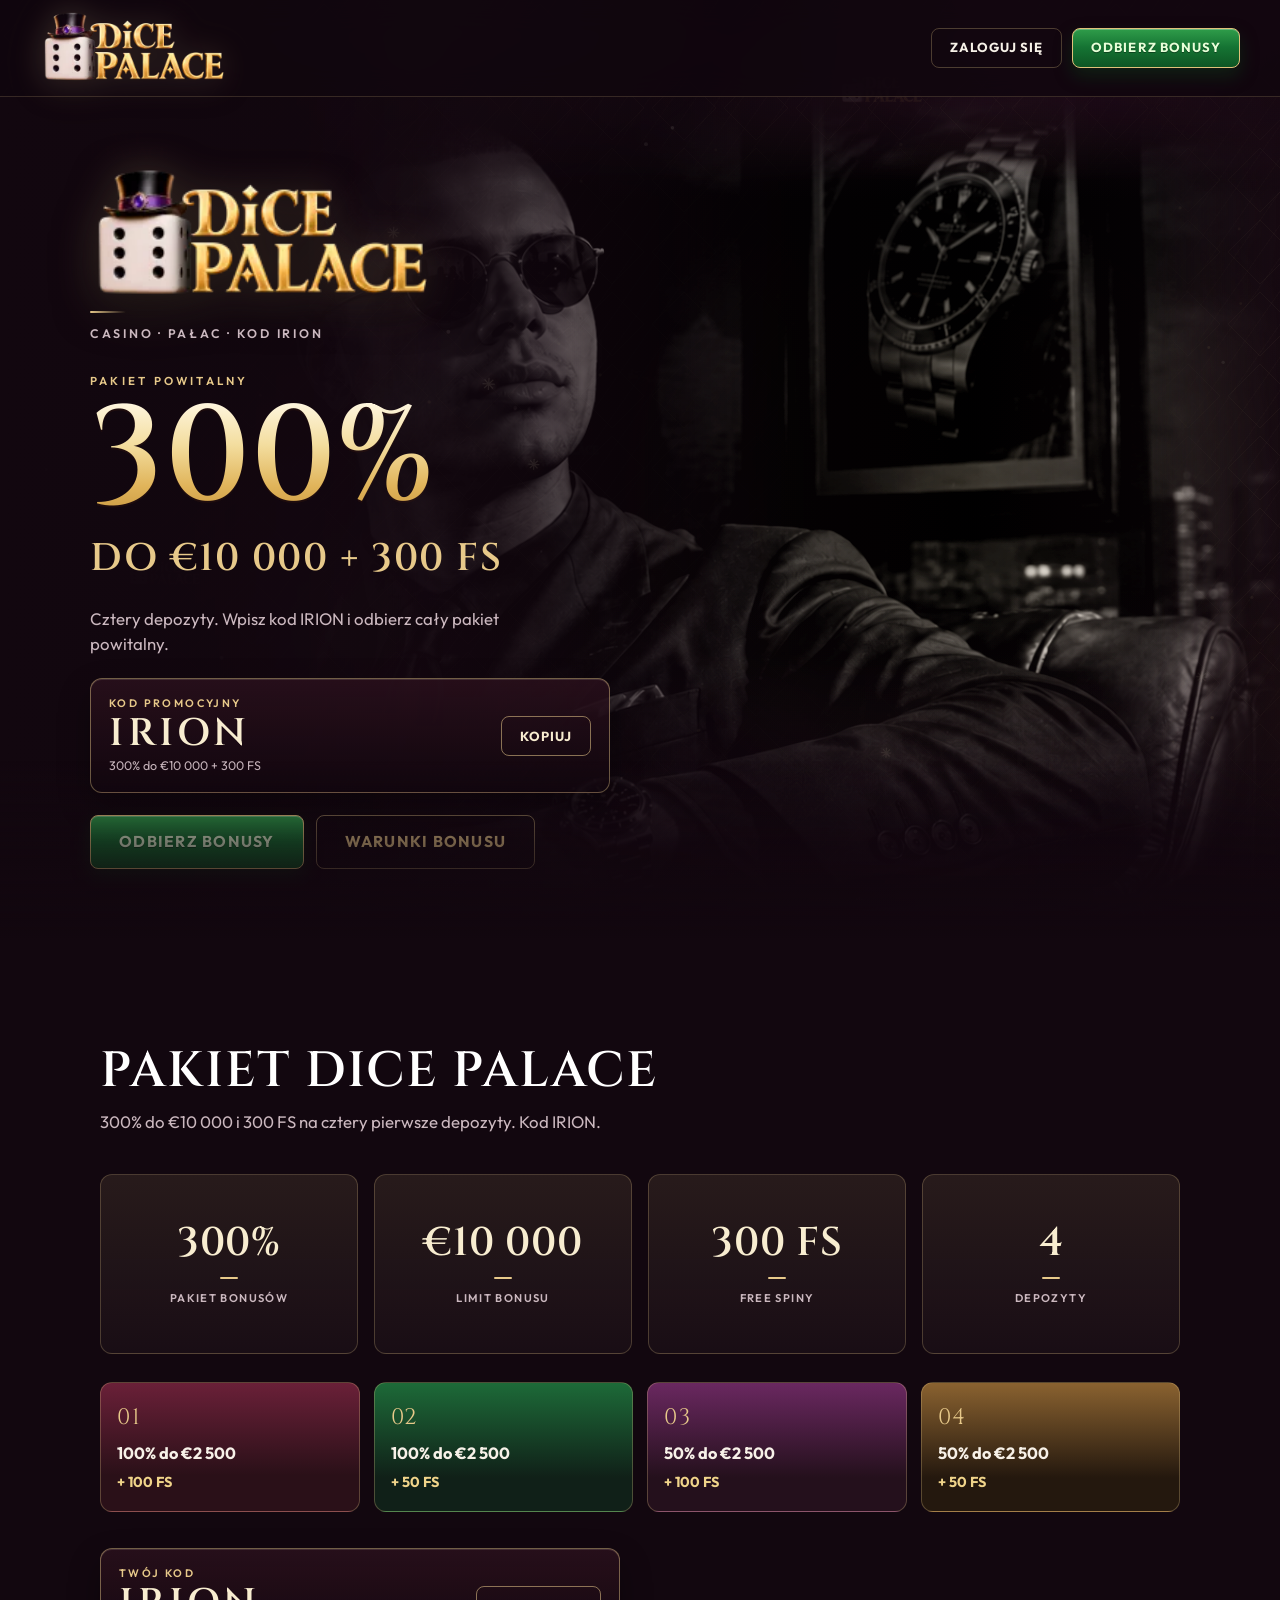
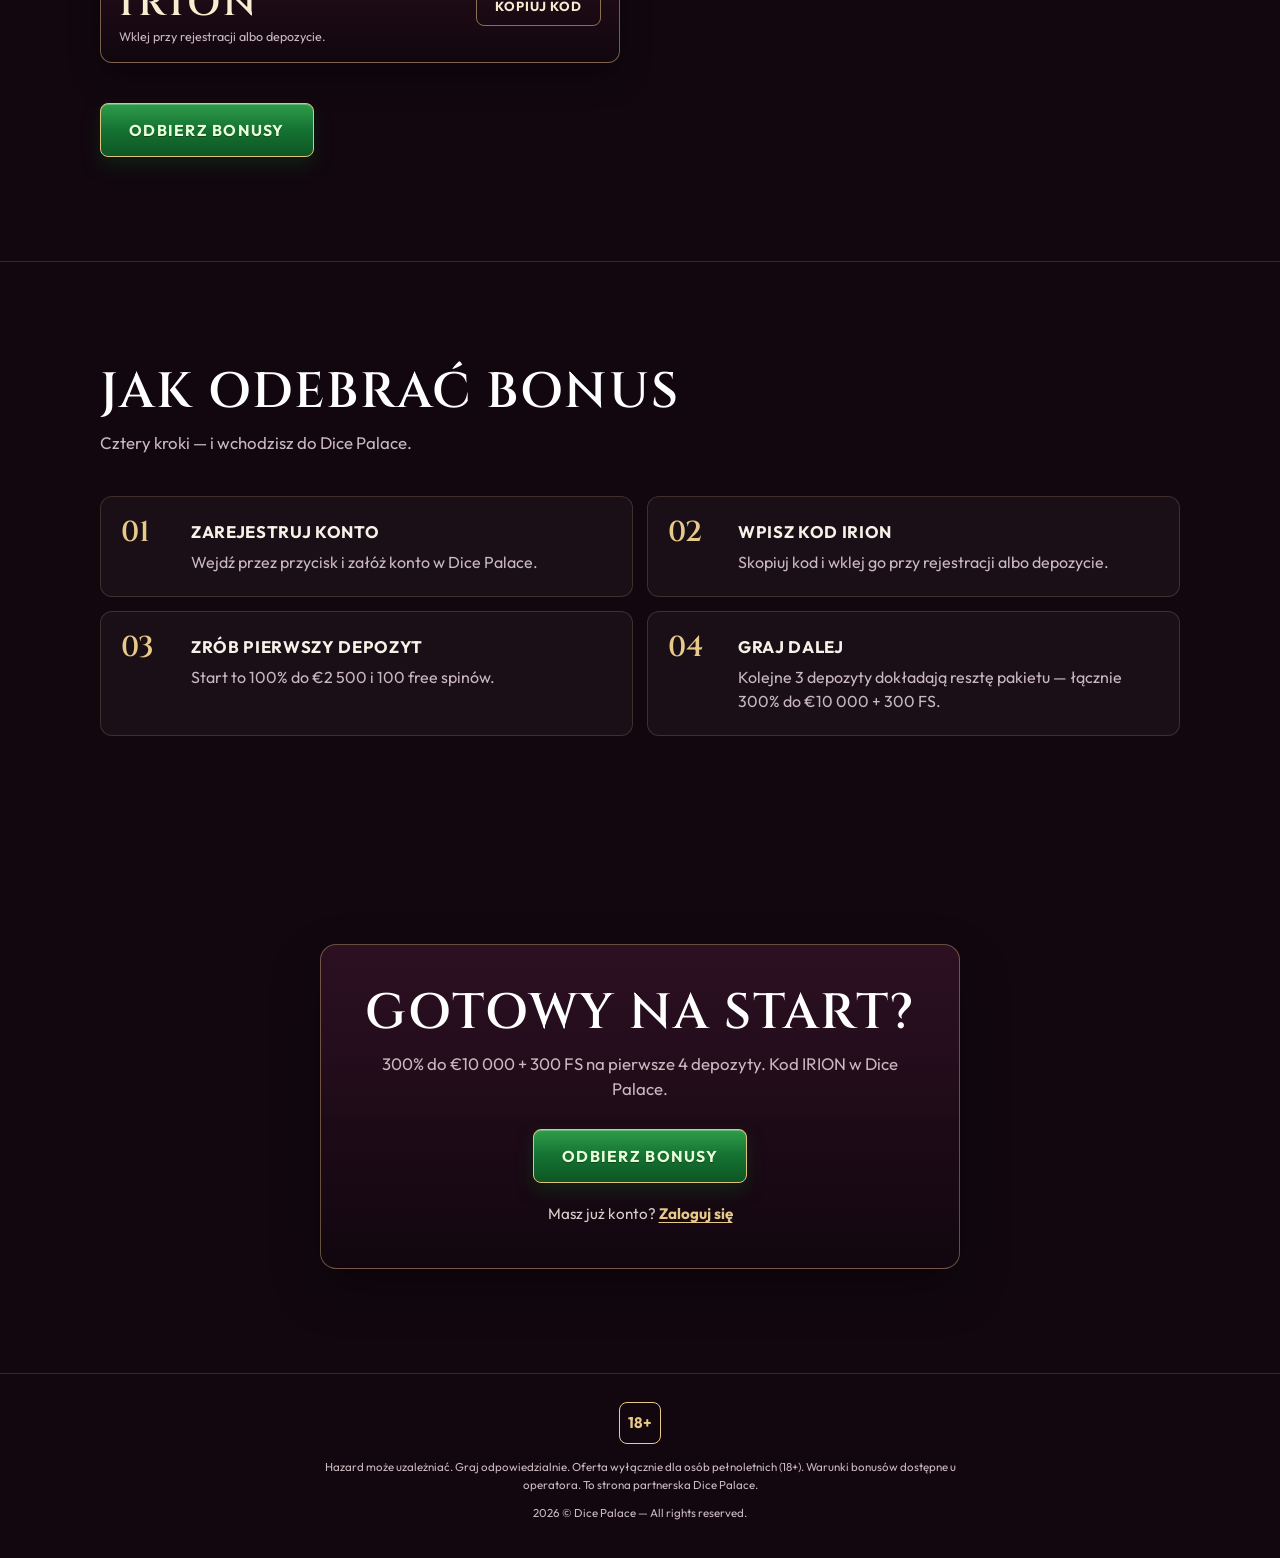
==== dicexirion-main/index.html @ 20139c44 "Add files via upload" ====
<!DOCTYPE html>
<html lang="pl">
<head>
  <meta charset="UTF-8" />
  <meta name="viewport" content="width=device-width, initial-scale=1.0" />
  <title>Dice Palace — 300% do €10 000 + 300 FS | Kod IRION</title>
  <meta name="description" content="Dice Palace: pakiet powitalny 300% do €10 000 + 300 Free Spinów na pierwsze 4 depozyty. Kod IRION." />
  <meta name="theme-color" content="#12070f" />
  <link rel="icon" href="assets/logo-animated.webp" />
  <link rel="preconnect" href="https://fonts.googleapis.com" />
  <link rel="preconnect" href="https://fonts.gstatic.com" crossorigin />
  <link href="https://fonts.googleapis.com/css2?family=Cinzel:wght@600;700;800&family=Outfit:wght@400;500;600;700;800&display=swap" rel="stylesheet" />
  <link rel="stylesheet" href="styles.css" />
</head>
<body>
  <div class="scene" aria-hidden="true">
    <div class="aurora"></div>
    <div class="frost-veil"></div>
    <canvas id="bg-anim" class="bg-anim"></canvas>
    <div class="logo-floaters">
      <img src="assets/logo-animated.webp" alt="" class="floater f1" />
      <img src="assets/logo-animated.webp" alt="" class="floater f2" />
      <img src="assets/logo-animated.webp" alt="" class="floater f3" />
      <img src="assets/logo-animated.webp" alt="" class="floater f4" />
      <img src="assets/logo-animated.webp" alt="" class="floater f5" />
      <img src="assets/logo-animated.webp" alt="" class="floater f6" />
    </div>
  </div>

  <header class="topbar">
    <a class="logo-link" href="#top" aria-label="Dice Palace — strona główna">
      <img src="assets/logo-animated.webp" alt="Dice Palace" class="logo" width="230" height="90" />
    </a>
    <nav class="topnav" aria-label="Nawigacja">
      <a class="btn btn--ghost btn--sm" href="https://dcpc.kronvax.com/?mid=393753_2265517" target="_blank" rel="noopener noreferrer">Zaloguj się</a>
      <a class="btn btn--primary btn--sm" href="https://dcpc.kronvax.com/?mid=393753_2265517" target="_blank" rel="noopener noreferrer">Odbierz bonusy</a>
    </nav>
  </header>

  <main id="top">
    <section class="hero" aria-labelledby="hero-title">
      <div class="hero-stage">
        <div class="hero-visual">
          <img
            src="assets/banner.png"
            alt="Dice Palace — banner"
            class="banner-img"
            width="1600"
            height="640"
          />
          <div class="banner-shade" aria-hidden="true"></div>
        </div>
        <div class="hero-inner">
          <div class="hero-copy">
            <img src="assets/logo-animated.webp" alt="Dice Palace" class="brand-logo" width="420" height="140" />
            <p class="brand-sub">casino · pałac · kod irion</p>
            <h1 id="hero-title" class="hero-offer">
              <span class="offer-kicker">Pakiet powitalny</span>
              <span class="offer-row">
                <span class="offer-percent">300%</span>
              </span>
              <span class="offer-plus">do €10 000 + 300 FS</span>
            </h1>
            <p class="hero-support">
              Cztery depozyty. Wpisz kod IRION i odbierz cały pakiet powitalny.
            </p>
            <div class="claim-grid">
              <div class="promo-box">
                <div class="promo-box-copy">
                  <span class="promo-box-label">Kod promocyjny</span>
                  <span class="promo-code" id="promo-code">IRION</span>
                  <span class="promo-box-hint">300% do €10 000 + 300 FS</span>
                </div>
                <button type="button" class="btn btn--ghost btn--sm promo-copy" data-copy="IRION" aria-label="Kopiuj kod IRION">
                  Kopiuj
                </button>
              </div>
            </div>
            <div class="hero-actions">
              <a class="btn btn--primary btn--lg" href="https://dcpc.kronvax.com/?mid=393753_2265517" target="_blank" rel="noopener noreferrer">
                Odbierz bonusy
              </a>
              <a class="btn btn--outline btn--lg" href="#bonus-irion">
                Warunki bonusu
              </a>
            </div>
          </div>
        </div>
      </div>
    </section>

    <section class="section offer" id="bonus-irion" aria-labelledby="offer-title">
      <div class="section-inner">
        <h2 id="offer-title">Pakiet Dice Palace</h2>
        <p class="section-lead">300% do €10 000 i 300 FS na cztery pierwsze depozyty. Kod IRION.</p>

        <ul class="perk-list">
          <li class="perk-card">
            <span class="perk-value">300%</span>
            <span class="perk-label">Pakiet bonusów</span>
          </li>
          <li class="perk-card">
            <span class="perk-value">€10 000</span>
            <span class="perk-label">Limit bonusu</span>
          </li>
          <li class="perk-card">
            <span class="perk-value">300 FS</span>
            <span class="perk-label">Free Spiny</span>
          </li>
          <li class="perk-card">
            <span class="perk-value">4</span>
            <span class="perk-label">Depozyty</span>
          </li>
        </ul>

        <div class="deposit-grid" aria-label="Rozkład pakietu powitalnego">
          <article class="deposit-card">
            <span class="deposit-n">01</span>
            <strong>100% do €2 500</strong>
            <span>+ 100 FS</span>
          </article>
          <article class="deposit-card">
            <span class="deposit-n">02</span>
            <strong>100% do €2 500</strong>
            <span>+ 50 FS</span>
          </article>
          <article class="deposit-card">
            <span class="deposit-n">03</span>
            <strong>50% do €2 500</strong>
            <span>+ 100 FS</span>
          </article>
          <article class="deposit-card">
            <span class="deposit-n">04</span>
            <strong>50% do €2 500</strong>
            <span>+ 50 FS</span>
          </article>
        </div>

        <div class="claim-grid claim-grid--wide">
          <div class="promo-box">
            <div class="promo-box-copy">
              <span class="promo-box-label">Twój kod</span>
              <span class="promo-code">IRION</span>
              <span class="promo-box-hint">Wklej przy rejestracji albo depozycie.</span>
            </div>
            <button type="button" class="btn btn--ghost btn--sm promo-copy" data-copy="IRION" aria-label="Kopiuj kod IRION">
              Kopiuj kod
            </button>
          </div>
        </div>

        <div class="section-cta">
          <a class="btn btn--primary btn--lg" href="https://dcpc.kronvax.com/?mid=393753_2265517" target="_blank" rel="noopener noreferrer">
            Odbierz bonusy
          </a>
        </div>
      </div>
    </section>

    <section class="section steps" id="jak-to-dziala" aria-labelledby="steps-title">
      <div class="section-inner">
        <h2 id="steps-title">Jak odebrać bonus</h2>
        <p class="section-lead">Cztery kroki — i wchodzisz do Dice Palace.</p>

        <ol class="step-list">
          <li>
            <span class="step-num">01</span>
            <div>
              <h3>Zarejestruj konto</h3>
              <p>Wejdź przez przycisk i załóż konto w Dice Palace.</p>
            </div>
          </li>
          <li>
            <span class="step-num">02</span>
            <div>
              <h3>Wpisz kod IRION</h3>
              <p>Skopiuj kod i wklej go przy rejestracji albo depozycie.</p>
            </div>
          </li>
          <li>
            <span class="step-num">03</span>
            <div>
              <h3>Zrób pierwszy depozyt</h3>
              <p>Start to 100% do €2 500 i 100 free spinów.</p>
            </div>
          </li>
          <li>
            <span class="step-num">04</span>
            <div>
              <h3>Graj dalej</h3>
              <p>Kolejne 3 depozyty dokładają resztę pakietu — łącznie 300% do €10 000 + 300 FS.</p>
            </div>
          </li>
        </ol>
      </div>
    </section>

    <section class="section final" aria-labelledby="final-title">
      <div class="section-inner final-inner">
        <div class="final-card">
          <h2 id="final-title">Gotowy na start?</h2>
          <p class="section-lead">
            300% do €10 000 + 300 FS na pierwsze 4 depozyty. Kod IRION w Dice Palace.
          </p>
          <a class="btn btn--primary btn--lg" href="https://dcpc.kronvax.com/?mid=393753_2265517" target="_blank" rel="noopener noreferrer">
            Odbierz bonusy
          </a>
          <p class="final-login">
            Masz już konto?
            <a href="https://dcpc.kronvax.com/?mid=393753_2265517" target="_blank" rel="noopener noreferrer">Zaloguj się</a>
          </p>
        </div>
      </div>
    </section>
  </main>

  <footer class="footer">
    <div class="age-badge" aria-label="Tylko dla osób pełnoletnich">18+</div>
    <p class="legal">
      Hazard może uzależniać. Graj odpowiedzialnie. Oferta wyłącznie dla osób pełnoletnich (18+).
      Warunki bonusów dostępne u operatora. To strona partnerska Dice Palace.
    </p>
    <p class="copy">2026 © Dice Palace — All rights reserved.</p>
  </footer>
  <script src="script.js"></script>
</body>
</html>
---- dicexirion-main/styles.css ----
:root {
  --bg: #12070f;
  --ice: #e7c98a;
  --ice-hot: #f8edd0;
  --ice-deep: #c4963c;
  --ice-dim: rgba(231, 201, 138, 0.16);
  --text: #f7f1e8;
  --muted: #cbb8bf;
  --line: rgba(231, 201, 138, 0.18);
  --font: "Outfit", sans-serif;
  --display: "Cinzel", "Times New Roman", serif;
  --max: 1080px;
}

*,
*::before,
*::after {
  box-sizing: border-box;
}

html {
  scroll-behavior: smooth;
}

body {
  margin: 0;
  font-family: var(--font);
  color: var(--text);
  background: var(--bg);
  line-height: 1.5;
}

img {
  display: block;
  max-width: 100%;
}

a {
  color: inherit;
}

/* ——— Scene ——— */
.scene {
  position: fixed;
  inset: 0;
  z-index: 0;
  pointer-events: none;
  overflow: hidden;
  background:
    #12070f
    url("data:image/svg+xml,%3Csvg xmlns='http://www.w3.org/2000/svg' width='72' height='72' viewBox='0 0 72 72'%3E%3Cpath d='M36 4 L68 36 L36 68 L4 36 Z' fill='none' stroke='%23e7c98a' stroke-opacity='0.07' stroke-width='1'/%3E%3C/svg%3E");
}

.aurora {
  position: absolute;
  inset: -30%;
  background:
    radial-gradient(ellipse 42% 34% at 78% 12%, rgba(141, 49, 104, 0.42), transparent 58%),
    radial-gradient(ellipse 36% 30% at 12% 78%, rgba(90, 18, 48, 0.38), transparent 55%),
    radial-gradient(ellipse 28% 26% at 88% 72%, rgba(196, 150, 60, 0.18), transparent 60%),
    radial-gradient(ellipse 22% 20% at 40% 18%, rgba(231, 201, 138, 0.1), transparent 70%);
  filter: blur(8px);
  animation: auroraShift 16s ease-in-out infinite alternate;
}

.frost-veil {
  position: absolute;
  inset: 0;
  background:
    linear-gradient(180deg, rgba(18, 7, 15, 0.18), transparent 28%, transparent 72%, rgba(18, 7, 15, 0.62)),
    repeating-linear-gradient(
      125deg,
      transparent 0 18px,
      rgba(231, 201, 138, 0.03) 18px 19px
    );
}

.logo-floaters {
  position: absolute;
  inset: 0;
}

.floater {
  position: absolute;
  width: auto;
  mix-blend-mode: screen;
  opacity: 0.16;
  pointer-events: none;
  will-change: transform;
}

.f1 {
  top: 14%;
  left: 6%;
  height: 36px;
  animation: logoDrift 18s ease-in-out infinite;
}

.f2 {
  top: 28%;
  right: 8%;
  height: 52px;
  opacity: 0.08;
  animation: logoDrift 22s ease-in-out infinite reverse;
}

.f3 {
  top: 62%;
  left: 10%;
  height: 28px;
  animation: logoDrift 16s ease-in-out infinite 2s;
}

.f4 {
  bottom: 14%;
  right: 12%;
  height: 44px;
  opacity: 0.07;
  animation: logoDrift 20s ease-in-out infinite reverse 1s;
}

.f5 {
  top: 48%;
  left: 42%;
  height: 24px;
  opacity: 0.05;
  animation: logoDrift 24s ease-in-out infinite 3s;
}

.f6 {
  top: 8%;
  right: 28%;
  height: 32px;
  animation: logoDrift 19s ease-in-out infinite reverse 1.4s;
}

.topbar,
main,
.footer {
  position: relative;
  z-index: 1;
}

/* ——— Buttons ——— */
.btn {
  display: inline-flex;
  align-items: center;
  justify-content: center;
  border: 1px solid transparent;
  border-radius: 8px;
  font-family: var(--font);
  font-weight: 700;
  letter-spacing: 0.08em;
  text-transform: uppercase;
  text-decoration: none;
  cursor: pointer;
  transition:
    transform 0.2s ease,
    background 0.2s ease,
    border-color 0.2s ease,
    color 0.2s ease,
    box-shadow 0.25s ease,
    filter 0.2s ease;
}

.btn:active {
  transform: translateY(1px) scale(0.99);
}

.btn--sm {
  min-height: 40px;
  padding: 0 18px;
  font-size: 0.82rem;
}

.btn--lg {
  min-height: 54px;
  padding: 0 28px;
  font-size: 0.98rem;
}

.btn--primary {
  background: linear-gradient(180deg, #2f9d4a 0%, #157333 48%, #0e5624 100%);
  color: #e7ffd8;
  border-color: #e0c27a;
  text-shadow: 0 1px 0 rgba(0, 0, 0, 0.35);
  box-shadow:
    0 8px 18px rgba(12, 70, 28, 0.4),
    inset 0 1px 0 rgba(255, 255, 255, 0.28);
}

.btn--primary:hover {
  background: linear-gradient(180deg, #3cb85c 0%, #188438 48%, #116628 100%);
  transform: translateY(-2px);
  box-shadow:
    0 12px 24px rgba(20, 110, 40, 0.45),
    inset 0 1px 0 rgba(255, 255, 255, 0.34);
}

.btn--outline {
  background: transparent;
  border-color: rgba(231, 201, 138, 0.5);
  color: var(--ice);
}

.btn--outline:hover {
  border-color: var(--ice);
  color: var(--ice-hot);
  transform: translateY(-2px);
}

.btn--ghost {
  background: transparent;
  color: var(--text);
  border-color: rgba(231, 201, 138, 0.28);
}

.btn--ghost:hover {
  background: var(--ice-dim);
  transform: translateY(-1px);
}

/* ——— Header ——— */
.topbar {
  position: sticky;
  top: 0;
  z-index: 40;
  display: flex;
  align-items: center;
  justify-content: space-between;
  gap: 16px;
  min-height: 88px;
  padding: 12px clamp(16px, 4vw, 40px);
  background: rgba(16, 6, 14, 0.9);
  border-bottom: 1px solid var(--line);
  backdrop-filter: blur(16px);
  -webkit-backdrop-filter: blur(16px);
}

.logo-link {
  display: flex;
  align-items: center;
  flex-shrink: 0;
}

.logo {
  height: 72px;
  width: auto;
  mix-blend-mode: screen;
  filter: drop-shadow(0 6px 16px rgba(0, 0, 0, 0.45)) drop-shadow(0 0 14px rgba(231, 201, 138, 0.22));
}

.topnav {
  display: flex;
  align-items: center;
  gap: 10px;
}

/* ——— Hero ——— */
.hero {
  min-height: calc(100vh - 88px);
}

.hero-stage {
  position: relative;
  min-height: calc(100vh - 88px);
  display: flex;
  align-items: center;
  overflow: hidden;
}

.hero-stage::after {
  content: "";
  position: absolute;
  left: 0;
  right: 0;
  bottom: 0;
  height: 180px;
  background: linear-gradient(180deg, transparent 0%, rgba(18, 7, 15, 0.55) 46%, #12070f 100%);
  z-index: 2;
  pointer-events: none;
}

.hero-visual {
  position: absolute;
  inset: 0;
}

.hero-visual::after {
  content: "";
  position: absolute;
  inset: 0;
  background: radial-gradient(ellipse 42% 62% at 76% 46%, rgba(231, 201, 138, 0.2), transparent 68%);
  mix-blend-mode: soft-light;
  pointer-events: none;
}

.banner-img {
  width: 100%;
  height: 100%;
  object-fit: cover;
  object-position: 78% 34%;
  filter: saturate(0.72) contrast(1.04) sepia(0.16);
  -webkit-mask-image:
    linear-gradient(90deg, transparent 0%, rgba(0, 0, 0, 0.2) 26%, rgba(0, 0, 0, 0.75) 46%, #000 64%, #000 90%, transparent 100%),
    linear-gradient(180deg, transparent 0%, #000 10%, #000 66%, transparent 100%);
  -webkit-mask-composite: source-in;
  mask-image:
    linear-gradient(90deg, transparent 0%, rgba(0, 0, 0, 0.2) 26%, rgba(0, 0, 0, 0.75) 46%, #000 64%, #000 90%, transparent 100%),
    linear-gradient(180deg, transparent 0%, #000 10%, #000 66%, transparent 100%);
  mask-composite: intersect;
}

.banner-shade {
  position: absolute;
  inset: 0;
  background:
    linear-gradient(
      90deg,
      #12070f 0%,
      rgba(18, 7, 15, 0.94) 24%,
      rgba(18, 7, 15, 0.62) 42%,
      rgba(18, 7, 15, 0.22) 58%,
      rgba(18, 7, 15, 0.04) 76%,
      rgba(18, 7, 15, 0.38) 100%
    ),
    linear-gradient(180deg, rgba(18, 7, 15, 0.5) 0%, transparent 12%, transparent 58%, rgba(18, 7, 15, 0.5) 84%, #12070f 100%);
  pointer-events: none;
}

.hero-inner {
  position: relative;
  z-index: 1;
  width: min(100%, 1180px);
  margin: 0 auto;
  padding: clamp(48px, 8vh, 88px) clamp(16px, 4vw, 40px);
}

.hero-copy {
  max-width: 560px;
}

.hero-copy > * {
  animation: riseIn 0.8s cubic-bezier(0.22, 1, 0.36, 1) both;
}

.hero-copy > :nth-child(1) { animation-delay: 0.05s; }
.hero-copy > :nth-child(2) { animation-delay: 0.12s; }
.hero-copy > :nth-child(3) { animation-delay: 0.18s; }
.hero-copy > :nth-child(4) { animation-delay: 0.26s; }
.hero-copy > :nth-child(5) { animation-delay: 0.34s; }
.hero-copy > :nth-child(6) { animation-delay: 0.42s; }
.hero-copy > :nth-child(7) { animation-delay: 0.5s; }

.brand-logo {
  display: block;
  height: clamp(88px, 16vw, 132px);
  width: auto;
  margin: 0 0 6px;
  mix-blend-mode: screen;
  filter: drop-shadow(0 12px 22px rgba(0, 0, 0, 0.5)) drop-shadow(0 0 18px rgba(231, 201, 138, 0.22));
}

.brand-sub {
  margin: 10px 0 0;
  font-size: 0.78rem;
  font-weight: 600;
  letter-spacing: 0.22em;
  text-transform: uppercase;
  color: var(--muted);
}

.brand-sub::before {
  content: "";
  display: block;
  width: 36px;
  height: 2px;
  margin-bottom: 12px;
  background: linear-gradient(90deg, var(--ice), transparent);
  border-radius: 2px;
}

.hero-offer {
  margin: 28px 0 0;
  display: flex;
  flex-direction: column;
  gap: 10px;
}

.offer-kicker {
  font-size: 0.72rem;
  font-weight: 600;
  letter-spacing: 0.28em;
  text-transform: uppercase;
  color: var(--ice);
}

.offer-row {
  display: flex;
  align-items: baseline;
  flex-wrap: wrap;
  gap: 0.18em 0.28em;
  line-height: 0.9;
}

.offer-percent {
  font-family: var(--display);
  font-size: clamp(5rem, 16vw, 8.4rem);
  font-weight: 600;
  letter-spacing: 0.01em;
  background: linear-gradient(
    180deg,
    #fff8e4 0%,
    #f3dd9e 38%,
    #e0b45a 72%,
    #c8963e 100%
  );
  background-size: 220% auto;
  -webkit-background-clip: text;
  background-clip: text;
  color: transparent;
  animation: titleShine 7s ease-in-out infinite;
  filter: drop-shadow(0 2px 0 rgba(70, 32, 10, 0.25));
}

.offer-plus {
  font-family: var(--display);
  font-size: clamp(1.6rem, 3.6vw, 2.4rem);
  font-weight: 600;
  letter-spacing: 0.04em;
  text-transform: uppercase;
  color: var(--ice);
}

.hero-support {
  margin: 18px 0 0;
  max-width: 28rem;
  font-size: 1.05rem;
  color: var(--muted);
}

.hero-actions {
  display: flex;
  flex-wrap: wrap;
  gap: 12px;
  margin-top: 22px;
}

.claim-grid {
  display: grid;
  grid-template-columns: 1fr;
  gap: 12px;
  margin-top: 22px;
  max-width: 520px;
}

.claim-grid--wide {
  max-width: 520px;
  margin-top: 36px;
}

.promo-box {
  display: flex;
  align-items: center;
  justify-content: space-between;
  gap: 14px;
  min-width: 0;
  padding: 16px 18px;
  background: linear-gradient(180deg, rgba(42, 16, 28, 0.86), rgba(18, 7, 15, 0.72));
  border: 1px solid rgba(231, 201, 138, 0.45);
  border-radius: 12px;
  box-shadow: inset 0 1px 0 rgba(248, 237, 208, 0.14), 0 14px 32px rgba(0, 0, 0, 0.32);
  backdrop-filter: blur(10px);
  -webkit-backdrop-filter: blur(10px);
}

.promo-box-copy {
  display: flex;
  flex-direction: column;
  gap: 2px;
  min-width: 0;
}

.promo-box-label {
  font-size: 0.68rem;
  font-weight: 600;
  letter-spacing: 0.22em;
  text-transform: uppercase;
  color: var(--ice);
}

.promo-code {
  font-family: var(--display);
  font-size: clamp(1.8rem, 4vw, 2.4rem);
  font-weight: 600;
  letter-spacing: 0.12em;
  line-height: 1.1;
  color: var(--ice-hot);
}

.promo-box-hint {
  font-size: 0.78rem;
  color: var(--muted);
}

.promo-copy {
  flex-shrink: 0;
  border-color: rgba(231, 201, 138, 0.55);
  color: var(--ice-hot);
}

.promo-copy.is-copied {
  border-color: var(--ice);
  background: var(--ice-dim);
  color: var(--ice-hot);
}


/* ——— Sections ——— */
.section {
  padding: clamp(72px, 10vw, 104px) clamp(16px, 4vw, 40px);
}

.section-inner {
  width: min(100%, var(--max));
  margin: 0 auto;
}

.section h2 {
  margin: 0;
  font-family: var(--display);
  font-size: clamp(2.2rem, 5vw, 3.1rem);
  font-weight: 600;
  letter-spacing: 0.04em;
  line-height: 1.05;
  color: #fff;
  text-transform: uppercase;
}

.section-lead {
  margin: 12px 0 0;
  max-width: 34rem;
  color: var(--muted);
  font-size: 1.05rem;
}

.offer {
  border-bottom: 1px solid var(--line);
}

.perk-list {
  list-style: none;
  margin: 40px 0 0;
  padding: 0;
  display: grid;
  grid-template-columns: repeat(4, 1fr);
  gap: 16px;
}

.perk-card {
  display: flex;
  flex-direction: column;
  align-items: center;
  justify-content: center;
  text-align: center;
  min-height: 180px;
  padding: 24px 16px;
  background: linear-gradient(180deg, rgba(231, 201, 138, 0.1), rgba(255, 236, 214, 0.03));
  border: 1px solid rgba(231, 201, 138, 0.24);
  border-radius: 12px;
}

.perk-card:hover {
  border-color: rgba(231, 201, 138, 0.7);
  box-shadow: 0 0 0 1px rgba(231, 201, 138, 0.12), 0 12px 28px rgba(0, 0, 0, 0.28);
}

.perk-value {
  display: block;
  font-family: var(--display);
  font-size: clamp(1.8rem, 3.4vw, 2.5rem);
  font-weight: 600;
  letter-spacing: 0.02em;
  line-height: 1;
  color: var(--ice-hot);
}

.perk-unit {
  font-size: 0.48em;
  font-weight: 700;
  letter-spacing: 0.08em;
  color: var(--muted);
  vertical-align: 0.18em;
}

.perk-value::after {
  content: "";
  display: block;
  width: 18px;
  height: 2px;
  margin: 14px auto 0;
  background: var(--ice);
  border-radius: 1px;
}

.perk-label {
  display: block;
  margin-top: 12px;
  max-width: 12em;
  font-size: 0.7rem;
  font-weight: 600;
  letter-spacing: 0.12em;
  text-transform: uppercase;
  line-height: 1.4;
  color: var(--muted);
}

.deposit-grid {
  display: grid;
  grid-template-columns: repeat(4, 1fr);
  gap: 14px;
  margin-top: 28px;
}

.deposit-card {
  display: flex;
  flex-direction: column;
  gap: 6px;
  padding: 18px 16px;
  border: 1px solid var(--line);
  border-radius: 12px;
  background: rgba(231, 201, 138, 0.05);
  border-color: rgba(231, 201, 138, 0.28);
}

.deposit-card:nth-child(1) {
  background: linear-gradient(180deg, #6a2038 0%, #2a1018 72%);
}

.deposit-card:nth-child(2) {
  background: linear-gradient(180deg, #1d6a38 0%, #102018 74%);
}

.deposit-card:nth-child(3) {
  background: linear-gradient(180deg, #6a2860 0%, #24101c 74%);
}

.deposit-card:nth-child(4) {
  background: linear-gradient(180deg, #8a6230 0%, #24180e 74%);
}

.deposit-n {
  font-family: var(--display);
  font-size: 1.4rem;
  letter-spacing: 0.08em;
  color: var(--ice);
}

.deposit-card strong {
  font-size: 1.02rem;
}

.deposit-card span:last-child {
  color: #f0d48a;
  font-size: 0.9rem;
  font-weight: 700;
}

.section-cta {
  margin-top: 40px;
}

.step-list {
  list-style: none;
  margin: 40px 0 0;
  padding: 0;
  display: grid;
  grid-template-columns: repeat(2, 1fr);
  gap: 14px;
}

.step-list li {
  display: grid;
  grid-template-columns: 56px 1fr;
  gap: 14px;
  align-items: start;
  padding: 22px 20px;
  background: rgba(255, 236, 214, 0.035);
  border: 1px solid var(--line);
  border-radius: 12px;
}

.step-num {
  font-family: var(--display);
  font-size: 1.8rem;
  font-weight: 600;
  color: var(--ice);
  line-height: 1;
}

.step-list h3 {
  margin: 0 0 6px;
  font-size: 1.05rem;
  font-weight: 700;
  letter-spacing: 0.04em;
  text-transform: uppercase;
}

.step-list p {
  margin: 0;
  color: var(--muted);
}

.final {
  text-align: center;
}

.final-inner {
  display: flex;
  flex-direction: column;
  align-items: center;
}

.final-card {
  width: min(100%, 640px);
  padding: 42px 28px;
  border: 1px solid rgba(231, 201, 138, 0.38);
  border-radius: 16px;
  background: linear-gradient(180deg, rgba(141, 49, 104, 0.22), rgba(18, 7, 15, 0.35));
  box-shadow: 0 20px 50px rgba(0, 0, 0, 0.28);
}

.final .section-lead {
  margin: 12px auto 28px;
}

.final-login {
  margin: 20px 0 0;
  font-size: 0.95rem;
  color: rgba(247, 241, 232, 0.86);
}

.final-login a {
  font-weight: 700;
  text-decoration: underline;
  text-underline-offset: 3px;
  color: var(--ice);
}

.final-login a:hover {
  color: var(--ice-hot);
}

.footer {
  padding: 28px 20px 36px;
  text-align: center;
  border-top: 1px solid var(--line);
}

.age-badge {
  display: inline-grid;
  place-items: center;
  width: 42px;
  height: 42px;
  margin: 0 auto 14px;
  border: 1.5px solid var(--ice);
  border-radius: 8px;
  font-size: 0.95rem;
  font-weight: 700;
  color: var(--ice);
}

.legal,
.copy {
  margin: 0 auto;
  max-width: 640px;
  color: var(--muted);
  font-size: 0.72rem;
  line-height: 1.55;
}

.legal {
  margin-bottom: 10px;
}

@keyframes auroraShift {
  from { transform: translate3d(0, 0, 0) scale(1) rotate(0deg); }
  to { transform: translate3d(-4%, 5%, 0) scale(1.08) rotate(4deg); }
}

@keyframes titleShine {
  0%, 100% { background-position: 0% center; }
  50% { background-position: 100% center; }
}

@keyframes riseIn {
  from {
    opacity: 0;
    transform: translateY(22px);
  }
  to {
    opacity: 1;
    transform: translateY(0);
  }
}

@keyframes logoDrift {
  0%, 100% { transform: translate3d(0, 0, 0) rotate(-6deg); }
  50% { transform: translate3d(18px, -22px, 0) rotate(8deg); }
}

@media (max-width: 800px) {
  .hero,
  .hero-stage {
    min-height: auto;
  }

  .hero-stage {
    display: block;
  }

  .hero-stage::after {
    height: 120px;
  }

  .hero-visual {
    position: relative;
    height: min(92vw, 520px);
    margin-bottom: -28vw;
  }

  .banner-img {
    object-position: 64% 22%;
    -webkit-mask-image: linear-gradient(180deg, transparent 0%, #000 8%, #000 36%, transparent 100%);
    mask-image: linear-gradient(180deg, transparent 0%, #000 8%, #000 36%, transparent 100%);
    -webkit-mask-composite: source-over;
    mask-composite: add;
  }

  .banner-shade {
    background: linear-gradient(
      180deg,
      rgba(18, 7, 15, 0.55) 0%,
      rgba(18, 7, 15, 0.05) 18%,
      transparent 36%,
      rgba(18, 7, 15, 0.45) 68%,
      #12070f 100%
    );
  }

  .hero-inner {
    padding-top: 8px;
  }

  .hero-copy,
  .claim-grid,
  .claim-grid--wide {
    max-width: none;
  }

  .claim-grid,
  .claim-grid--wide {
    grid-template-columns: 1fr;
  }

  .perk-list,
  .deposit-grid {
    grid-template-columns: repeat(2, 1fr);
    gap: 12px;
  }

  .step-list {
    grid-template-columns: 1fr;
  }
}

@media (max-width: 560px) {
  .topnav .btn--ghost {
    display: none;
  }

  .logo {
    height: 56px;
  }

  .topbar {
    min-height: 76px;
  }

  .brand-logo {
    height: 84px;
  }

  .hero {
    min-height: auto;
  }

  .hero-inner {
    padding: 4px clamp(16px, 4vw, 40px) 48px;
  }

  .hero-actions {
    flex-direction: column;
    align-items: stretch;
  }

  .promo-box {
    flex-direction: column;
    align-items: stretch;
  }

  .promo-copy {
    width: 100%;
  }

  .hero-actions .btn,
  .section-cta .btn,
  .final .btn {
    width: 100%;
  }

  .perk-card {
    padding: 18px 10px;
    min-height: 150px;
  }

  .perk-value {
    font-size: clamp(1.2rem, 5.4vw, 1.55rem);
  }

  .perk-label {
    font-size: 0.62rem;
    letter-spacing: 0.08em;
  }

  .step-list li {
    grid-template-columns: 44px 1fr;
    padding: 18px 14px;
  }

  .final-card {
    padding: 32px 18px;
  }
}

@media (prefers-reduced-motion: reduce) {
  *,
  *::before,
  *::after {
    animation: none !important;
    transition: none !important;
  }
}
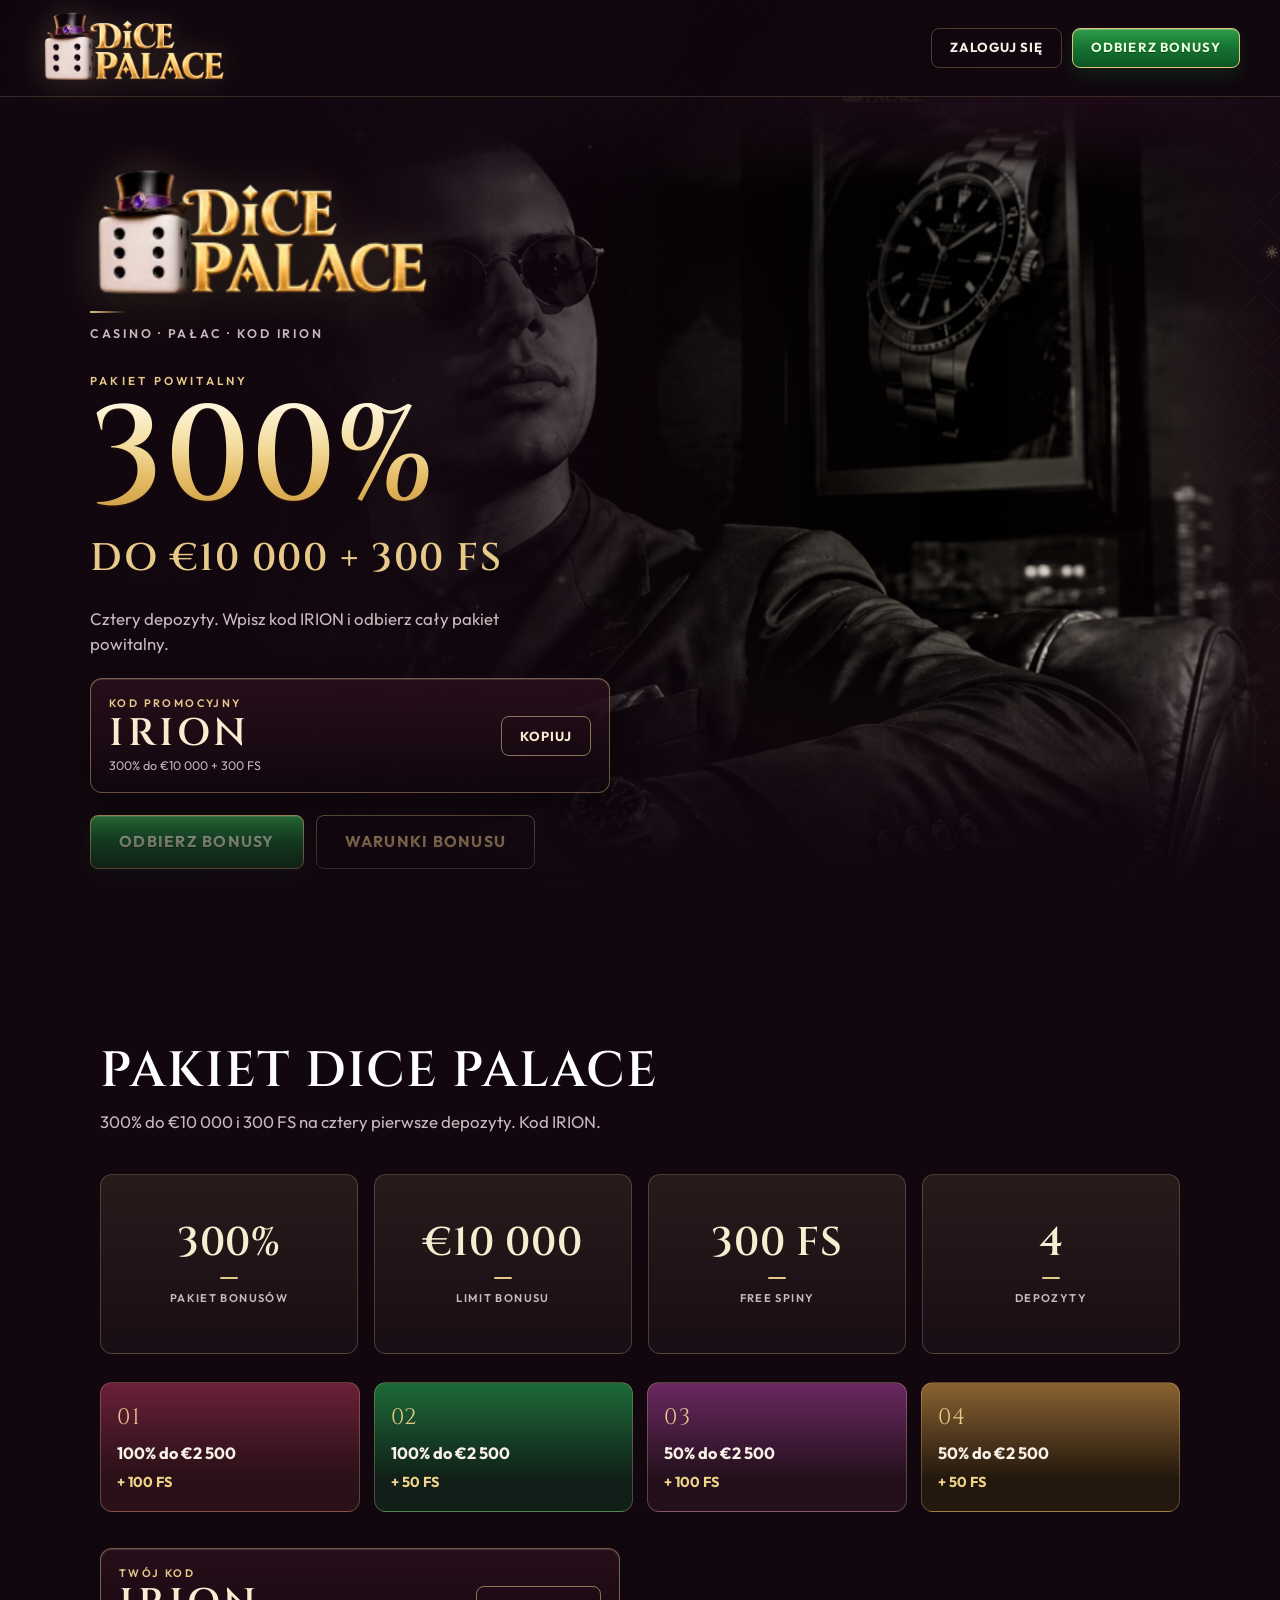
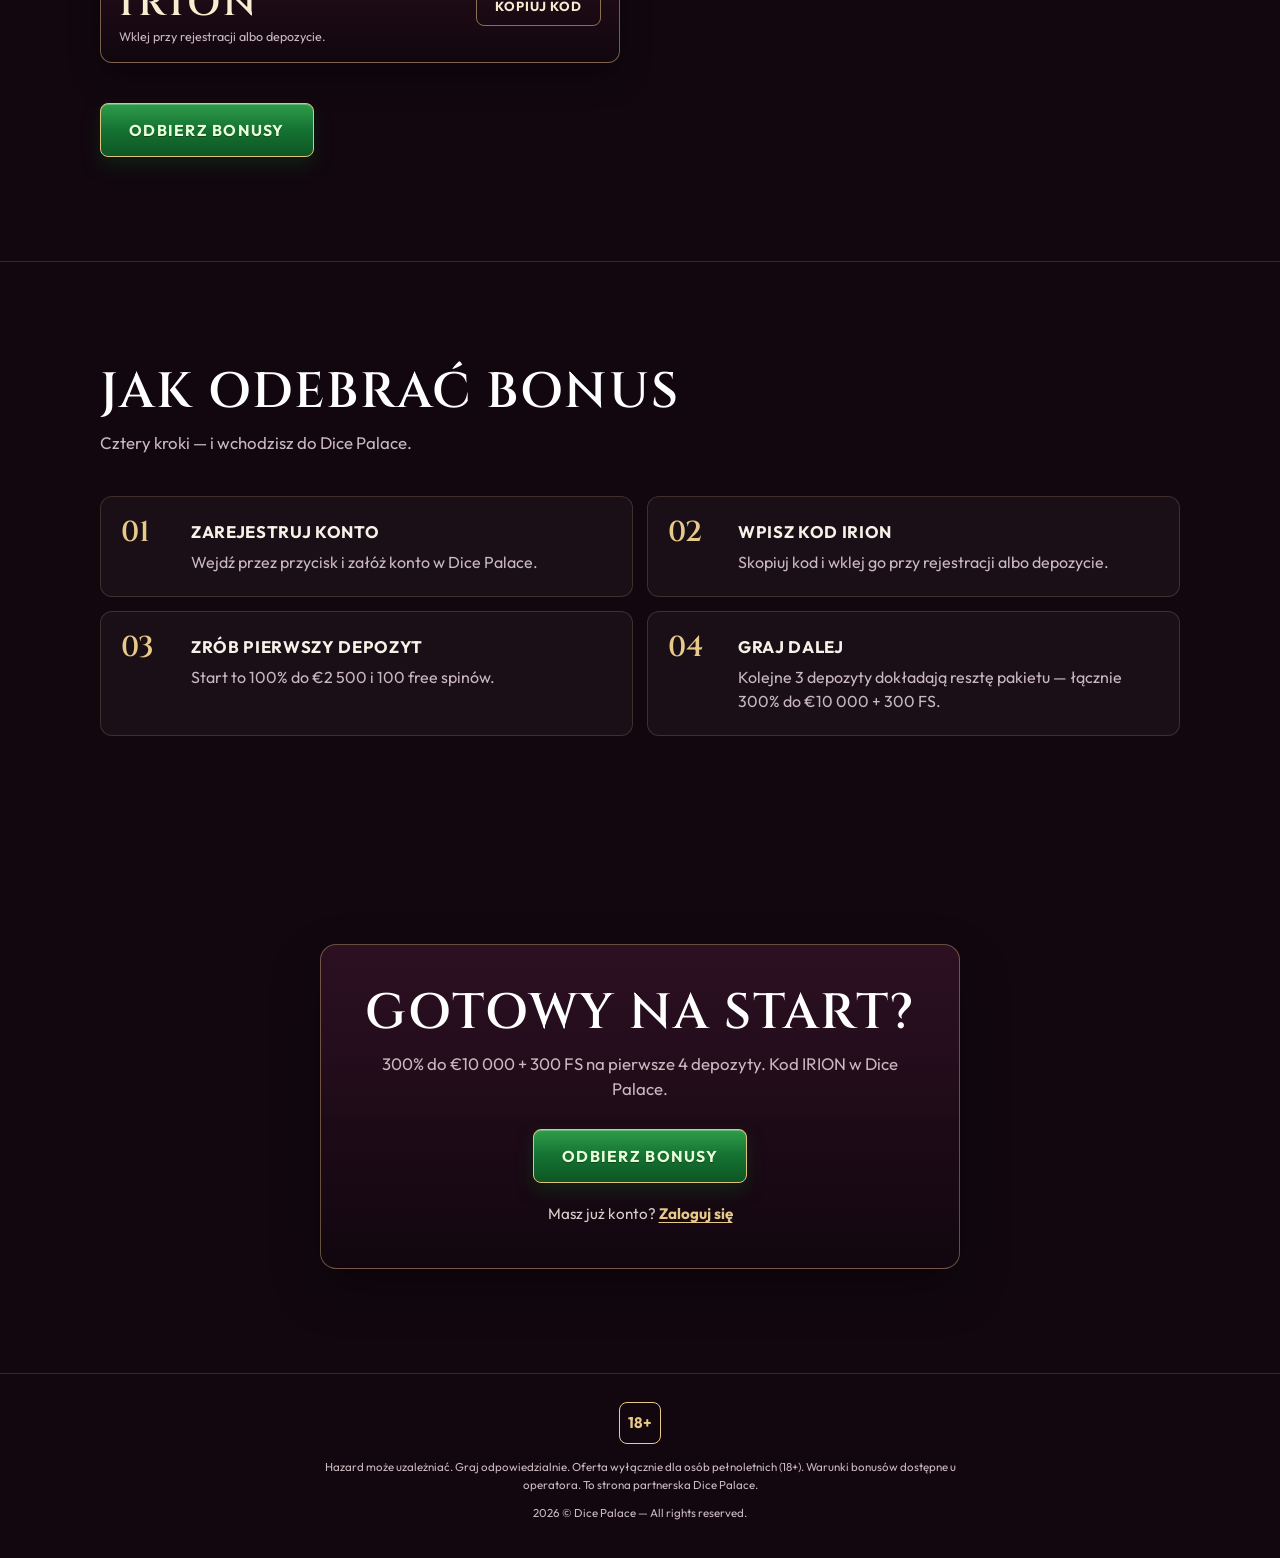
==== commit 33953202: "Add files via upload" ====
--- a/dicexirion-main/index.html
+++ b/dicexirion-main/index.html
@@ -32,8 +32,8 @@
       <img src="assets/logo-animated.webp" alt="Dice Palace" class="logo" width="230" height="90" />
     </a>
     <nav class="topnav" aria-label="Nawigacja">
-      <a class="btn btn--ghost btn--sm" href="https://dcpc.kronvax.com/?mid=393753_2265517" target="_blank" rel="noopener noreferrer">Zaloguj się</a>
-      <a class="btn btn--primary btn--sm" href="https://dcpc.kronvax.com/?mid=393753_2265517" target="_blank" rel="noopener noreferrer">Odbierz bonusy</a>
+      <a class="btn btn--ghost btn--sm" href="https://dcpc.myloric.com/?mid=393753_2265517" target="_blank" rel="noopener noreferrer">Zaloguj się</a>
+      <a class="btn btn--primary btn--sm" href="https://dcpc.myloric.com/?mid=393753_2265517" target="_blank" rel="noopener noreferrer">Odbierz bonusy</a>
     </nav>
   </header>
 
@@ -77,7 +77,7 @@
               </div>
             </div>
             <div class="hero-actions">
-              <a class="btn btn--primary btn--lg" href="https://dcpc.kronvax.com/?mid=393753_2265517" target="_blank" rel="noopener noreferrer">
+              <a class="btn btn--primary btn--lg" href="https://dcpc.myloric.com/?mid=393753_2265517" target="_blank" rel="noopener noreferrer">
                 Odbierz bonusy
               </a>
               <a class="btn btn--outline btn--lg" href="#bonus-irion">
@@ -150,7 +150,7 @@
         </div>
 
         <div class="section-cta">
-          <a class="btn btn--primary btn--lg" href="https://dcpc.kronvax.com/?mid=393753_2265517" target="_blank" rel="noopener noreferrer">
+          <a class="btn btn--primary btn--lg" href="https://dcpc.myloric.com/?mid=393753_2265517" target="_blank" rel="noopener noreferrer">
             Odbierz bonusy
           </a>
         </div>
@@ -202,12 +202,12 @@
           <p class="section-lead">
             300% do €10 000 + 300 FS na pierwsze 4 depozyty. Kod IRION w Dice Palace.
           </p>
-          <a class="btn btn--primary btn--lg" href="https://dcpc.kronvax.com/?mid=393753_2265517" target="_blank" rel="noopener noreferrer">
+          <a class="btn btn--primary btn--lg" href="https://dcpc.myloric.com/?mid=393753_2265517" target="_blank" rel="noopener noreferrer">
             Odbierz bonusy
           </a>
           <p class="final-login">
             Masz już konto?
-            <a href="https://dcpc.kronvax.com/?mid=393753_2265517" target="_blank" rel="noopener noreferrer">Zaloguj się</a>
+            <a href="https://dcpc.myloric.com/?mid=393753_2265517" target="_blank" rel="noopener noreferrer">Zaloguj się</a>
           </p>
         </div>
       </div>
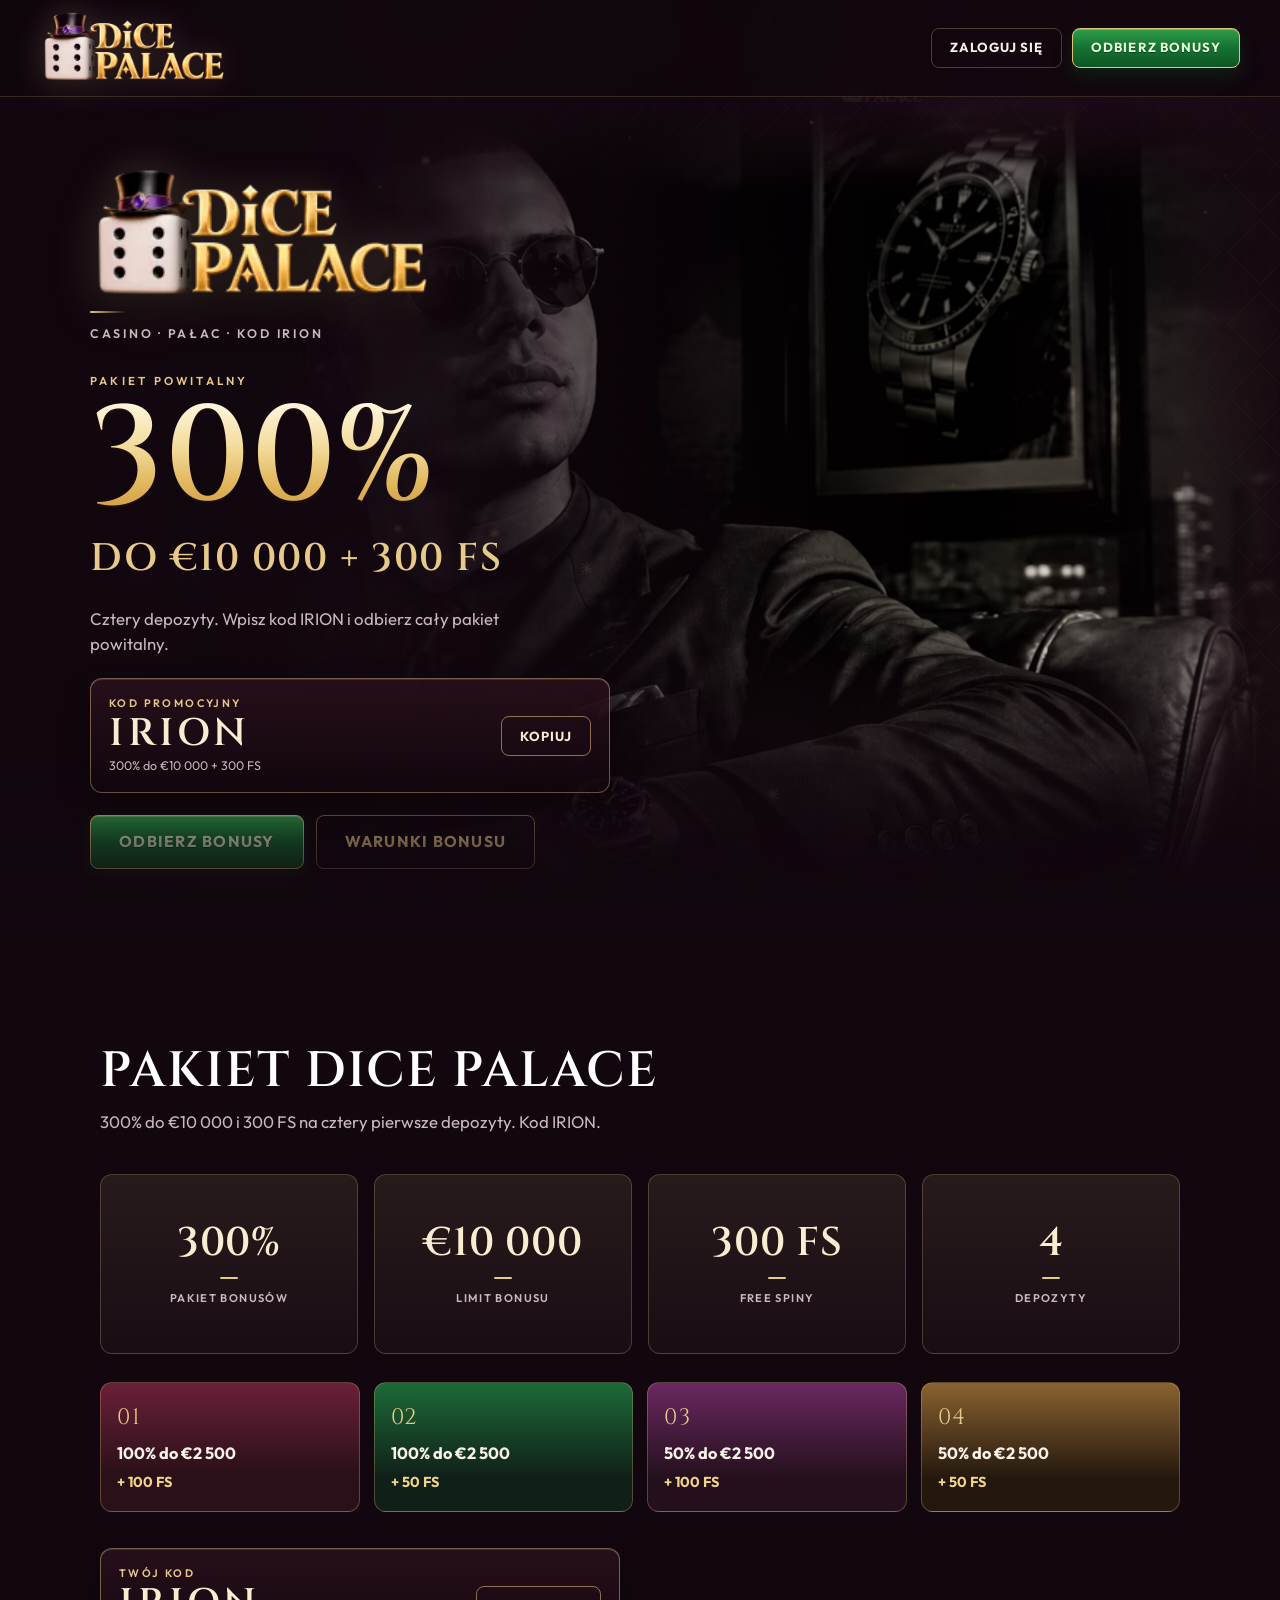
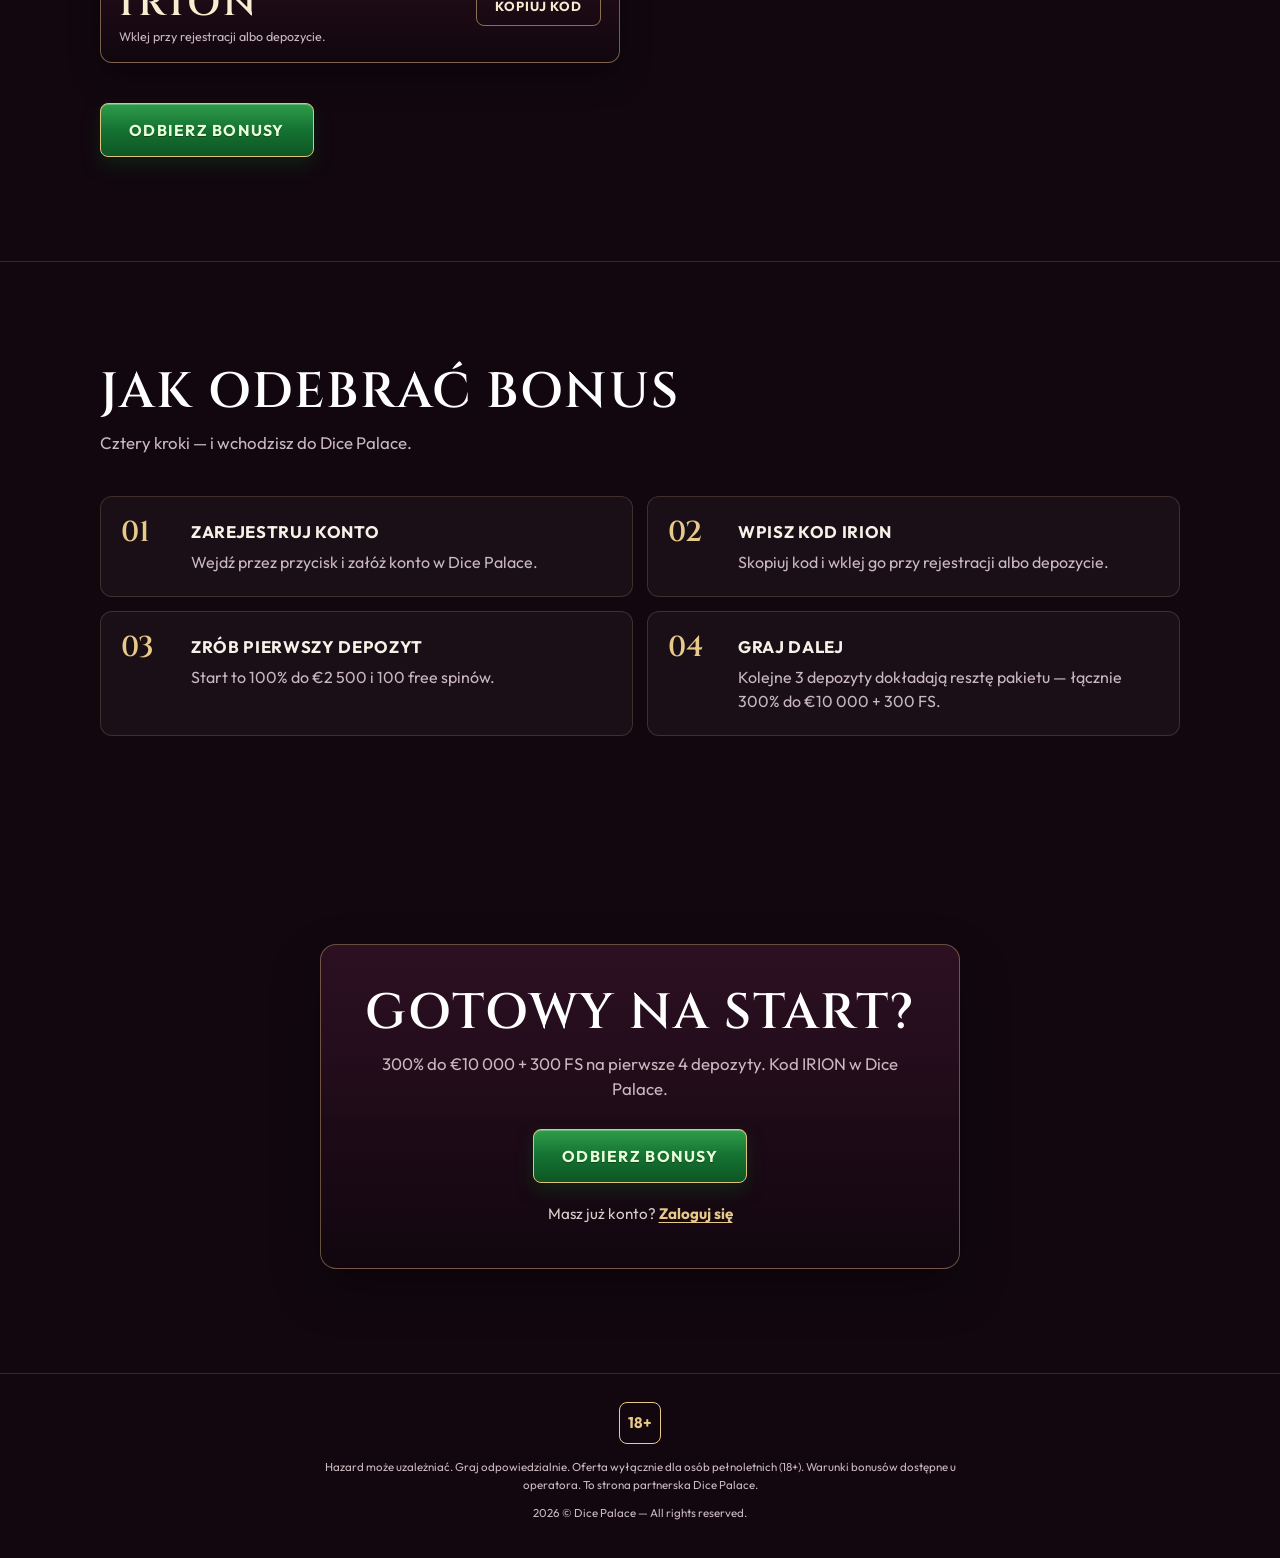
==== commit f8ba5433: "Add files via upload" ====
--- a/dicexirion-main/index.html
+++ b/dicexirion-main/index.html
@@ -32,8 +32,8 @@
       <img src="assets/logo-animated.webp" alt="Dice Palace" class="logo" width="230" height="90" />
     </a>
     <nav class="topnav" aria-label="Nawigacja">
-      <a class="btn btn--ghost btn--sm" href="https://dcpc.myloric.com/?mid=393753_2265517" target="_blank" rel="noopener noreferrer">Zaloguj się</a>
-      <a class="btn btn--primary btn--sm" href="https://dcpc.myloric.com/?mid=393753_2265517" target="_blank" rel="noopener noreferrer">Odbierz bonusy</a>
+      <a class="btn btn--ghost btn--sm" href="https://dcpc.myloric.com/?mid=393753_2275728" target="_blank" rel="noopener noreferrer">Zaloguj się</a>
+      <a class="btn btn--primary btn--sm" href="https://dcpc.myloric.com/?mid=393753_2275728" target="_blank" rel="noopener noreferrer">Odbierz bonusy</a>
     </nav>
   </header>
 
@@ -77,7 +77,7 @@
               </div>
             </div>
             <div class="hero-actions">
-              <a class="btn btn--primary btn--lg" href="https://dcpc.myloric.com/?mid=393753_2265517" target="_blank" rel="noopener noreferrer">
+              <a class="btn btn--primary btn--lg" href="https://dcpc.myloric.com/?mid=393753_2275728" target="_blank" rel="noopener noreferrer">
                 Odbierz bonusy
               </a>
               <a class="btn btn--outline btn--lg" href="#bonus-irion">
@@ -150,7 +150,7 @@
         </div>
 
         <div class="section-cta">
-          <a class="btn btn--primary btn--lg" href="https://dcpc.myloric.com/?mid=393753_2265517" target="_blank" rel="noopener noreferrer">
+          <a class="btn btn--primary btn--lg" href="https://dcpc.myloric.com/?mid=393753_2275728" target="_blank" rel="noopener noreferrer">
             Odbierz bonusy
           </a>
         </div>
@@ -202,12 +202,12 @@
           <p class="section-lead">
             300% do €10 000 + 300 FS na pierwsze 4 depozyty. Kod IRION w Dice Palace.
           </p>
-          <a class="btn btn--primary btn--lg" href="https://dcpc.myloric.com/?mid=393753_2265517" target="_blank" rel="noopener noreferrer">
+          <a class="btn btn--primary btn--lg" href="https://dcpc.myloric.com/?mid=393753_2275728" target="_blank" rel="noopener noreferrer">
             Odbierz bonusy
           </a>
           <p class="final-login">
             Masz już konto?
-            <a href="https://dcpc.myloric.com/?mid=393753_2265517" target="_blank" rel="noopener noreferrer">Zaloguj się</a>
+            <a href="https://dcpc.myloric.com/?mid=393753_2275728" target="_blank" rel="noopener noreferrer">Zaloguj się</a>
           </p>
         </div>
       </div>
